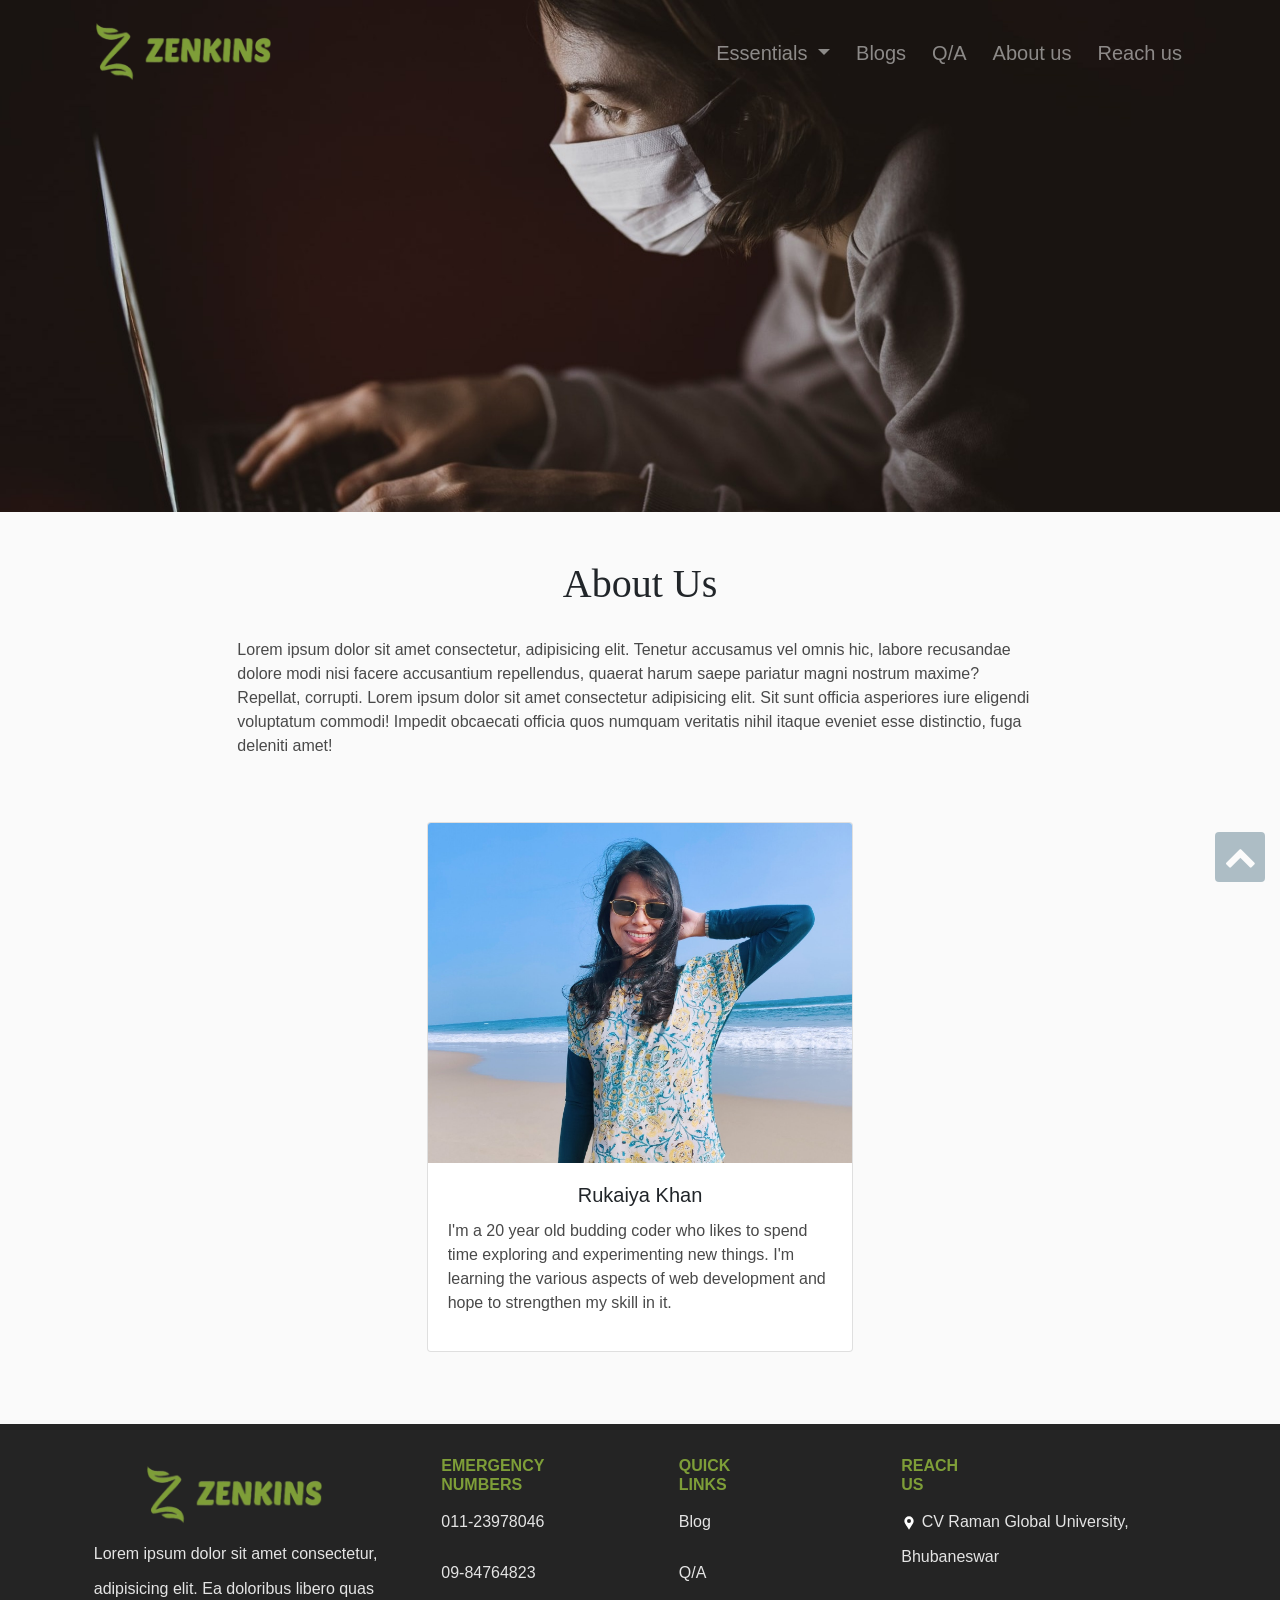
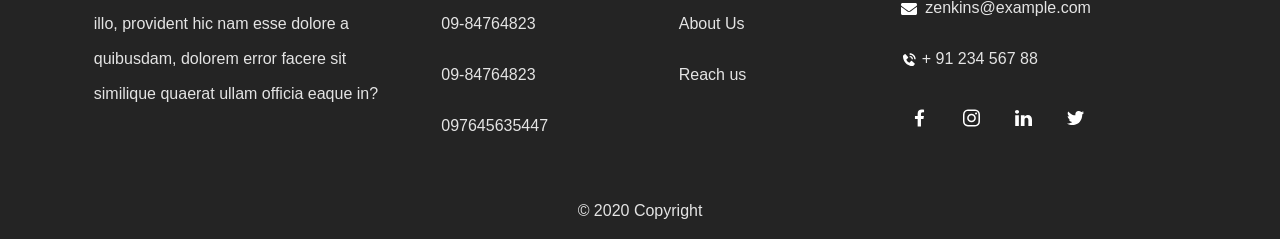
==== about.html @ 906db609 "Added my project" ====
<!DOCTYPE html>
<html lang="en">
<head>
    <meta charset="UTF-8">
    <meta name="viewport" content="width=device-width, initial-scale=1.0">
    <link rel="icon" href="img/titleimage.png">

    <title>Zenkins | About</title>
    <link rel="stylesheet" href="css/style.css">
    <!-- <link rel="stylesheet" href="https://maxcdn.bootstrapcdn.com/bootstrap/3.4.1/css/bootstrap.min.css">-->
  <script src="https://ajax.googleapis.com/ajax/libs/jquery/3.5.1/jquery.min.js"></script>
  <!-- <script src="https://maxcdn.bootstrapcdn.com/bootstrap/3.4.1/js/bootstrap.min.js"></script>  -->
  <link rel="stylesheet" href="https://stackpath.bootstrapcdn.com/bootstrap/4.3.1/css/bootstrap.min.css" integrity="sha384-ggOyR0iXCbMQv3Xipma34MD+dH/1fQ784/j6cY/iJTQUOhcWr7x9JvoRxT2MZw1T" crossorigin="anonymous">
<script src="https://stackpath.bootstrapcdn.com/bootstrap/4.3.1/js/bootstrap.min.js" integrity="sha384-JjSmVgyd0p3pXB1rRibZUAYoIIy6OrQ6VrjIEaFf/nJGzIxFDsf4x0xIM+B07jRM" crossorigin="anonymous"></script>
<script src="js/app.js"></script>
<link rel="stylesheet" href="https://maxcdn.bootstrapcdn.com/font-awesome/4.5.0/css/font-awesome.min.css">
</head>
<body>
  
  <nav class="navbar navbar-expand-lg navbar-dark fixed-top">
    <div class="container">
      <a class="navbar-brand" href="index.html">
            <img src="img/logo.png" alt="">
          </a>
      <button class="navbar-toggler" type="button" data-toggle="collapse" data-target="#navbarResponsive" aria-controls="navbarResponsive" aria-expanded="false" aria-label="Toggle navigation">
            <span class="navbar-toggler-icon"></span>
          </button>
      <div class="collapse navbar-collapse" id="navbarResponsive">
        <ul class="navbar-nav ml-auto">
          
        
          <li class="dropdown nav-item">
            <a class="dropdown-toggle nav-link" data-toggle="dropdown" href="#">Essentials
            <span class="caret"></span></a>
            <ul class="dropdown-menu">
              <li><a href="sanitizer.html">Sanitizer</a></li>
              <li><a href="mask.html">Mask</a></li>
              <li><a href="gloves.html">Gloves</a></li>
              <li><a href="medicines.html">Medicines</a></li>
              <li><a href="instruments.html">Medical Instrument</a></li>
              <li><a href="ppe.html">PPE Kit</a></li>
            </ul>
          </li>
          <li class="nav-item">
            <a class="nav-link" href="index.html#blog">Blogs</a>
          </li>
          <li class="nav-item">
            <a class="nav-link" href="index.html#qna">Q/A</a>
          </li>
          <li class="nav-item ">
            <a class="nav-link" href="about.html">About us
                  
            </a>
          </li>
          <li class="nav-item">
            <a class="nav-link" href="index.html#reachus">Reach us</a>
          </li>
        </ul>
      </div>
    </div>
  </nav>

    <img class="ban1" src="img/about.jpg">
 
    <section class=" mt-5 mb-5">
      
           
      <div class="col-xl-12">
        <h1 class="heading">About Us</h1>
    
    <div class="row">
      <div class="col-xl-8   mb-4">
        <p class="mx-4">Lorem ipsum dolor sit amet consectetur, adipisicing elit. Tenetur accusamus vel omnis hic, labore recusandae dolore modi nisi facere accusantium repellendus, quaerat harum saepe pariatur magni nostrum maxime? Repellat, corrupti. Lorem ipsum dolor sit amet consectetur adipisicing elit. Sit sunt officia asperiores iure eligendi voluptatum commodi! Impedit obcaecati officia quos numquam veritatis nihil itaque eveniet esse distinctio, fuga deleniti amet!
</p>
      </div>
<div class="card col-xl-4  col-lg-5 m-4">
  
  <div class="aboutzoom">
    <img
     src="img/about1.jpg"
     class="card-img-top aboutimage"
     alt="..."
   />
 </div>
  <div class="card-body">
    <h5 class="card-title">Rukaiya Khan</h5>
    <p class="card-text">
      I'm a 20 year old budding coder who likes to spend time exploring and experimenting new things.  I'm learning the various aspects of web development  and hope to strengthen my skill in it.
    </p>
    <p></p>
  </div>

</div>




    


</div>

</div>
  </section>
  <footer class="myfooter pt-3" style="background-color: #242424;">
        
          
    <!-- Footer Links -->
  <div class="container text-center text-md-left">

    <!-- Grid row -->
    <div class="row mt-3">

      <!-- Grid column -->
      <div class="col-md-3 col-lg-4 col-xl-3 mx-auto mb-4">
        <!-- Content -->
        <div style="text-align: center;"><img src="img/logo.png" style="height: 80px;"></div>
        <p>Lorem ipsum dolor sit amet consectetur, adipisicing elit. Ea doloribus libero quas illo, provident hic nam esse dolore a quibusdam, dolorem error facere sit similique quaerat ullam officia eaque in?</p>

      </div>
      <!-- Grid column -->

      <!-- Grid column -->
      <div class="col-md-2 col-lg-2 col-xl-2 mx-auto mb-4">

        <!-- Links -->
        <h6 class="text-uppercase font-weight-bold">Emergency <br> Numbers</h6>
 
        <p>
          <a href="tel:011-23978046" title="corona helpline">011-23978046</a>
          <p>
            <a href="09-84764823" title="helpline">09-84764823</a> 
         </p>
         <p>
          <a href="09-84764823" title="helpline">09-84764823</a> 
       </p>
       
        <p>
          <a href="09-84764823" title="helpline">09-84764823</a> 
       </p>
        <p>
          <a href="tel:097645635447" title="corona helpline">097645635447</a>    
      </p>

      </div>
      <!-- Grid column -->

      <!-- Grid column -->
      <div class="col-md-3 col-lg-2 col-xl-2 mx-auto mb-4">

        <!-- Links -->
        <h6 class="text-uppercase font-weight-bold"> Quick <br> Links   </h6>
       
       
        <p>
          <a href="index.html#blog">Blog</a>
        </p>
        
        <p>
          <a href="index.html#qna"> Q/A</a>
        </p>
        
        <p>
          <a href="about.html">About Us</a>
        </p>
        <p>
          <a href="index.html#reachus">Reach us</a>
        </p>
      </div>
      <!-- Grid column -->

      <!-- Grid column -->
      <div class="col-md-4 col-lg-3 col-xl-3 mx-auto mb-md-0 mb-4">

        <!-- Links -->
        <h6 class="text-uppercase font-weight-bold">Reach <br> Us</h6>
       
        <p>
          <span class=" mr-0"><svg xmlns="http://www.w3.org/2000/svg" xmlns:xlink="http://www.w3.org/1999/xlink" aria-hidden="true" focusable="false" width="1em" height="1em" style="-ms-transform: rotate(360deg); -webkit-transform: rotate(360deg); transform: rotate(360deg);" preserveAspectRatio="xMidYMid meet" viewBox="0 0 24 24"><path d="M19 9A7 7 0 1 0 5 9c0 1.387.41 2.677 1.105 3.765h-.008C8.457 16.46 12 22 12 22l5.903-9.235h-.007A6.98 6.98 0 0 0 19 9zm-7 3a3 3 0 1 1 0-6a3 3 0 0 1 0 6z" fill="white"/></svg></span> CV Raman Global University, Bhubaneswar</p>
        <p>
          <span class="mr-2"><svg xmlns="http://www.w3.org/2000/svg" xmlns:xlink="http://www.w3.org/1999/xlink" aria-hidden="true" focusable="false" width="1em" height="1em" style="-ms-transform: rotate(360deg); -webkit-transform: rotate(360deg); transform: rotate(360deg);" preserveAspectRatio="xMidYMid meet" viewBox="0 0 512 512"><path d="M502.3 190.8c3.9-3.1 9.7-.2 9.7 4.7V400c0 26.5-21.5 48-48 48H48c-26.5 0-48-21.5-48-48V195.6c0-5 5.7-7.8 9.7-4.7c22.4 17.4 52.1 39.5 154.1 113.6c21.1 15.4 56.7 47.8 92.2 47.6c35.7.3 72-32.8 92.3-47.6c102-74.1 131.6-96.3 154-113.7zM256 320c23.2.4 56.6-29.2 73.4-41.4c132.7-96.3 142.8-104.7 173.4-128.7c5.8-4.5 9.2-11.5 9.2-18.9v-19c0-26.5-21.5-48-48-48H48C21.5 64 0 85.5 0 112v19c0 7.4 3.4 14.3 9.2 18.9c30.6 23.9 40.7 32.4 173.4 128.7c16.8 12.2 50.2 41.8 73.4 41.4z" fill="white"/></svg></span>zenkins@example.com</p>
        <p>
          <span class=" mr-0"><svg xmlns="http://www.w3.org/2000/svg" xmlns:xlink="http://www.w3.org/1999/xlink" aria-hidden="true" focusable="false" width="1em" height="1em" style="-ms-transform: rotate(360deg); -webkit-transform: rotate(360deg); transform: rotate(360deg);" preserveAspectRatio="xMidYMid meet" viewBox="0 0 24 24"><path d="M20 10.999h2C22 5.869 18.127 2 12.99 2v2C17.052 4 20 6.943 20 10.999z" fill="white"/><path d="M13 8c2.103 0 3 .897 3 3h2c0-3.225-1.775-5-5-5v2zm3.422 5.443a1.001 1.001 0 0 0-1.391.043l-2.393 2.461c-.576-.11-1.734-.471-2.926-1.66c-1.192-1.193-1.553-2.354-1.66-2.926l2.459-2.394a1 1 0 0 0 .043-1.391L6.859 3.513a1 1 0 0 0-1.391-.087l-2.17 1.861a1 1 0 0 0-.29.649c-.015.25-.301 6.172 4.291 10.766C11.305 20.707 16.323 21 17.705 21c.202 0 .326-.006.359-.008a.992.992 0 0 0 .648-.291l1.86-2.171a1 1 0 0 0-.086-1.391l-4.064-3.696z" fill="white"/></svg></span> + 91 234 567 88</p>
       
            <div class="d-flex socialiconss social">
              <a href=""> <svg xmlns="http://www.w3.org/2000/svg" xmlns:xlink="http://www.w3.org/1999/xlink" aria-hidden="true" focusable="false" width="2em" height="2em" style="-ms-transform: rotate(360deg); -webkit-transform: rotate(360deg); transform: rotate(360deg);" preserveAspectRatio="xMidYMid meet" viewBox="0 0 32 32"><path d="M23.446 18l.889-5.791h-5.557V8.451c0-1.584.776-3.129 3.265-3.129h2.526V.392S22.277.001 20.085.001c-4.576 0-7.567 2.774-7.567 7.795v4.414H7.431v5.791h5.087v14h6.26v-14z" fill="white"/></svg>
                <a href=""> <svg xmlns="http://www.w3.org/2000/svg" xmlns:xlink="http://www.w3.org/1999/xlink" aria-hidden="true" focusable="false" width="2em" height="2em" style="-ms-transform: rotate(360deg); -webkit-transform: rotate(360deg); transform: rotate(360deg);" preserveAspectRatio="xMidYMid meet" viewBox="0 0 32 32"><path d="M16 0c-4.349 0-4.891.021-6.593.093c-1.709.084-2.865.349-3.885.745a7.847 7.847 0 0 0-2.833 1.849A7.757 7.757 0 0 0 .84 5.52C.444 6.54.179 7.696.095 9.405c-.077 1.703-.093 2.244-.093 6.593s.021 4.891.093 6.593c.084 1.704.349 2.865.745 3.885a7.847 7.847 0 0 0 1.849 2.833a7.757 7.757 0 0 0 2.833 1.849c1.02.391 2.181.661 3.885.745c1.703.077 2.244.093 6.593.093s4.891-.021 6.593-.093c1.704-.084 2.865-.355 3.885-.745a7.847 7.847 0 0 0 2.833-1.849a7.716 7.716 0 0 0 1.849-2.833c.391-1.02.661-2.181.745-3.885c.077-1.703.093-2.244.093-6.593s-.021-4.891-.093-6.593c-.084-1.704-.355-2.871-.745-3.885a7.847 7.847 0 0 0-1.849-2.833A7.716 7.716 0 0 0 26.478.838c-1.02-.396-2.181-.661-3.885-.745C20.89.016 20.349 0 16 0zm0 2.88c4.271 0 4.781.021 6.469.093c1.557.073 2.405.333 2.968.553a4.989 4.989 0 0 1 1.844 1.197a4.931 4.931 0 0 1 1.192 1.839c.22.563.48 1.411.553 2.968c.072 1.688.093 2.199.093 6.469s-.021 4.781-.099 6.469c-.084 1.557-.344 2.405-.563 2.968c-.303.751-.641 1.276-1.199 1.844a5.048 5.048 0 0 1-1.844 1.192c-.556.22-1.416.48-2.979.553c-1.697.072-2.197.093-6.479.093s-4.781-.021-6.48-.099c-1.557-.084-2.416-.344-2.979-.563c-.76-.303-1.281-.641-1.839-1.199c-.563-.563-.921-1.099-1.197-1.844c-.224-.556-.48-1.416-.563-2.979c-.057-1.677-.084-2.197-.084-6.459c0-4.26.027-4.781.084-6.479c.083-1.563.339-2.421.563-2.979c.276-.761.635-1.281 1.197-1.844c.557-.557 1.079-.917 1.839-1.199c.563-.219 1.401-.479 2.964-.557c1.697-.061 2.197-.083 6.473-.083zm0 4.907A8.21 8.21 0 0 0 7.787 16A8.21 8.21 0 0 0 16 24.213A8.21 8.21 0 0 0 24.213 16A8.21 8.21 0 0 0 16 7.787zm0 13.546c-2.948 0-5.333-2.385-5.333-5.333s2.385-5.333 5.333-5.333c2.948 0 5.333 2.385 5.333 5.333S18.948 21.333 16 21.333zM26.464 7.459a1.923 1.923 0 0 1-1.923 1.921a1.919 1.919 0 1 1 0-3.838c1.057 0 1.923.86 1.923 1.917z" fill="white"/></svg></a>
                <a href=""> <svg xmlns="http://www.w3.org/2000/svg" xmlns:xlink="http://www.w3.org/1999/xlink" aria-hidden="true" focusable="false" width="2em" height="2em" style="-ms-transform: rotate(360deg); -webkit-transform: rotate(360deg); transform: rotate(360deg);" preserveAspectRatio="xMidYMid meet" viewBox="0 0 1046.16 1000"><path d="M237.485 1000V325.301H13.229V1000h224.256zM125.386 233.127c78.202 0 126.879-51.809 126.879-116.553C250.808 50.37 203.591-.001 126.87-.001C50.161-.001-.002 50.371-.002 116.574c0 64.747 48.665 116.553 123.924 116.553h1.457zM361.61 1000h224.256V623.215c0-20.165 1.457-40.309 7.379-54.724c16.212-40.289 53.111-82.017 115.06-82.017c81.149 0 113.613 61.872 113.613 152.572v360.949h224.242V613.129c0-207.241-110.636-303.668-258.183-303.668c-120.977 0-174.094 67.622-203.603 113.679h1.497v-97.853H361.615c2.943 63.31 0 674.699 0 674.699z" fill="white"/></svg></a> 
                <a href=""><svg xmlns="http://www.w3.org/2000/svg" xmlns:xlink="http://www.w3.org/1999/xlink" aria-hidden="true" focusable="false" width="2em" height="2em" style="-ms-transform: rotate(360deg); -webkit-transform: rotate(360deg); transform: rotate(360deg);" preserveAspectRatio="xMidYMid meet" viewBox="0 0 1200 1200"><path d="M1200 216.995c-8.026 16.946-22.966 38.351-44.816 64.214s-48.828 48.606-80.937 68.227c.893 7.136 1.562 13.824 2.007 20.067c3.463 96.12-19.561 195.847-51.505 278.93c-61.918 154.473-156.795 278.795-292.308 363.21c-141.314 81.058-305.892 98.298-457.525 83.612C174.25 1083.694 75.033 1050.822 0 988.901c137.233 16.404 265.305-30.28 366.555-105.687c-112.472 2.847-194.191-78.514-232.775-172.575c17.393 4.559 35.588 4.009 52.174 2.677c20.416-1.918 39.796-3.833 58.863-8.026c-71.717-23.139-134.469-65.675-167.224-129.767c-19.213-40.61-27.888-79.282-28.093-123.077c33.605 17.693 74.028 34.937 111.037 33.444c-55.892-47.347-100.7-107.857-109.03-177.258c-5.259-57.866 9.221-110.688 30.101-159.866c83.607 91.885 177.415 167.502 285.618 214.047c73.998 30.302 147.786 46.507 224.081 46.822c-8.807-68.145-1.959-134.05 30.101-189.967c37.73-60.118 92.778-94.998 154.516-112.375c88.337-22.652 174.496 9.345 228.763 70.903c58.521-6.321 114.58-32.283 159.197-58.863c-18.958 57.41-55.874 114.492-109.699 141.806c51.247-9.488 100.149-24.659 145.815-44.144z" fill="white"/></svg></a>  
            </div>
         

      </div>
     

    </div>
   

  </div>
  
  <div class="footer-copyright text-center py-3">© 2020 Copyright
  
  </div>
  

  
 

</footer>
<a id="button"></a>
</body>
</html>
---- css/style.css ----
*,
*::before,
*::after {
  box-sizing: border-box;
  -webkit-box-sizing: border-box;
}
html{
    scroll-behavior: smooth;
}
body{
    margin: 0;
    padding: 0;
    font-family: sans-serif;
    background-color: #fafafa!important;
   
}
.nav-item{
    font-size: 20px;
    padding: 5px;
}
nav img{
    width: 200px;
}
.dropdown-menu li a{
    padding: 3px 4px 3px 7px ;
    color: rgb(211, 211, 211); ;
    text-decoration: none!important;
}

.dropdown-menu li a:hover{
   
    color: white ;
    text-decoration: none!important;
}
.dropdown-menu{
    background-color:rgba(17, 67, 90, 0.8)!important; 
}
.ban1{
    width: 100%;
    margin: 0;
    padding: 0;
    background-repeat: no-repeat;
    background-size: auto;
    background-size: cover;
    -webkit-background-size: cover;
    -moz-background-size: cover;
    -o-background-size: cover;
    background-size: cover;
    
}
h1{
    text-transform: capitalize;
    font-family:  Georgia, Times, 'Times New Roman', serif;
}
p{
    color: #494949;
}

footer p{
  color:#e4e4e4;
  line-height: 35px;
}
footer a{
text-decoration: none;
color:#e4e4e4;
}
footer a:hover{
    text-decoration: none;
    color: #ffffff;
    }
footer h6{
    color: #7e9e38;
    margin-bottom: 10px;
}
.socialiconss svg{
padding-right: 15px;
}

.col-xl-3,.col-xl-8, .col-xl-4, .col-md-12, .col-lg-6{
    padding: 0px!important;
}

.row{
    justify-content: center;
}
.heading{
    text-align: center;
    margin-bottom: 30px;
}
.card a{
    text-decoration: none;
    color: black;
    -webkit-transition: 0.6s;
    transition: 0.6s;
}

.card a:hover{
    text-decoration: none;
    color: black;
    box-shadow: 0px 20px 30px 0px rgba(0, 27, 94, 0.1);

}
 /* arrow */
 #button {
    display: inline-block;
    background-color: rgba(17, 67, 90);
    width: 50px;
    height: 50px;
    text-align: center;
    border-radius: 4px;
    margin: 10px;
    position: fixed;
    bottom: 8px;
    right: 5px;
    transition: background-color .3s;
    z-index: 1000;
  }
  #button:hover {
    cursor: pointer;
    background-color: #333;
  }
  #button:active {
    background-color: #555555;
  
}
#button::after {
  content: "\f077";
  font-family: FontAwesome;
  font-weight: normal;
  font-style: normal;
  font-size: 2em;
  line-height: 50px;
  color: #fff;
}
 /* arrow end */




.card-title{
    text-align: center;
    text-transform: capitalize;
}
.social{
    text-align: center;
}
.social svg{
   margin: 10px;
}
#more {display: none;}
.underline{
    background-color: rgb(191, 191, 191);
    height: 1px;
    margin-top: 20px;
    margin-bottom: 40px;
    border-radius: 50%;
}
.mybut{
    background-color: #7e9e38;
    border-radius: 5px;
    color:rgb(211, 211, 211);
    border: none;
    padding: 10px;
}
.mybut:hover, .mybut.focus{
    color: white;
    border: none;
}
.panel-heading{
    background-color: rgba(17, 67, 90, 0.9);

    font-size: 20px;
    color: white;
    text-decoration: none;
  
    
}
.panel-default a:hover{
    text-decoration: none!important;
}
.panel-title{
    padding: 5px 5px 5px 15px;
    box-shadow: 0px 2px 3px 0px rgba(0, 0, 0, 0.672);
}
.navback{
    background-color: rgba(17, 67, 90, 0.8);
    
}
.gapp{
  background-color: #fff;
    margin: 15px;
    -webkit-transition: 0.6s;
    transition: 0.6s;

}
.gapp:hover{
    margin: 15px;
    box-shadow: 0px 20px 30px 0px rgba(0, 27, 94, 0.1);
}
.visithere{
    color:  #7e9e38;
}
.visithere:hover{
    color: rgba(17, 67, 90, 0.8);
   
}
.qa{
    
  background: linear-gradient(
      rgba(255, 255, 255, 0.7),
      rgba(255, 255, 255, 0.7)
    ),
    url("../img/qa2.jpg");
  background-position: center;
  background-size: cover;
  background-attachment: fixed;
  background-repeat: no-repeat;
  position: relative;
}
.panel-body p{
    font-weight: 500;
}
.footer-copyright{
    color:  #e4e4e4;}

.covid-data-table-wrapper {
        overflow-y: auto;
        height: 350px;}
.covid-data-table-wrapper > table > thead th {
        position: sticky;
        top: 0;
        box-shadow: 0 0 0 1px #343a40;
      }
      
.covid-data-table-wrapper > table > thead th[sortable] {
        cursor: pointer;
        white-space: nowrap;
      }
      ::-webkit-scrollbar {
        width: 10px;
      }
      
      /* Track */
      ::-webkit-scrollbar-track {
        background: #f1f1f1; 
      }
       
      /* Handle */
      ::-webkit-scrollbar-thumb {
        background: rgba(17, 67, 90, 0.9);
      }
      
      /* Handle on hover */
      ::-webkit-scrollbar-thumb:hover {
        background: #7e9e38
      }
      .aboutimage{
        transition: transform 1s;
        
      }
.aboutimage:hover{
 -ms-transform: scale(1.3); 
 -webkit-transform: scale(1.3); 
 transform: scale(1.3); 
  
      }
 .aboutzoom{
        overflow: hidden;
 }
 .container {
  position: relative;
  width: 100%;
  max-width: 400px;
}

.image {
  display: block;
  width: 100%;
  height: auto;
}

.overlay {
  position: absolute;
  top: 0;
  bottom: 0;
  left: 0;
  right: 0;
  height: 100%;
  width: 100%;
  opacity: 0;
  transition: .3s ease;
  background-color: rgba(17, 67, 90, 0.6);}

.container:hover .overlay {
  opacity: 1;
}
.icon {
  color: rgb(182, 182, 182);
  font-size: 50px;
  position: absolute;
  top: 50%;
  left: 50%;
  transform: translate(-50%, -50%);
  -ms-transform: translate(-50%, -50%);
  text-align: center;}
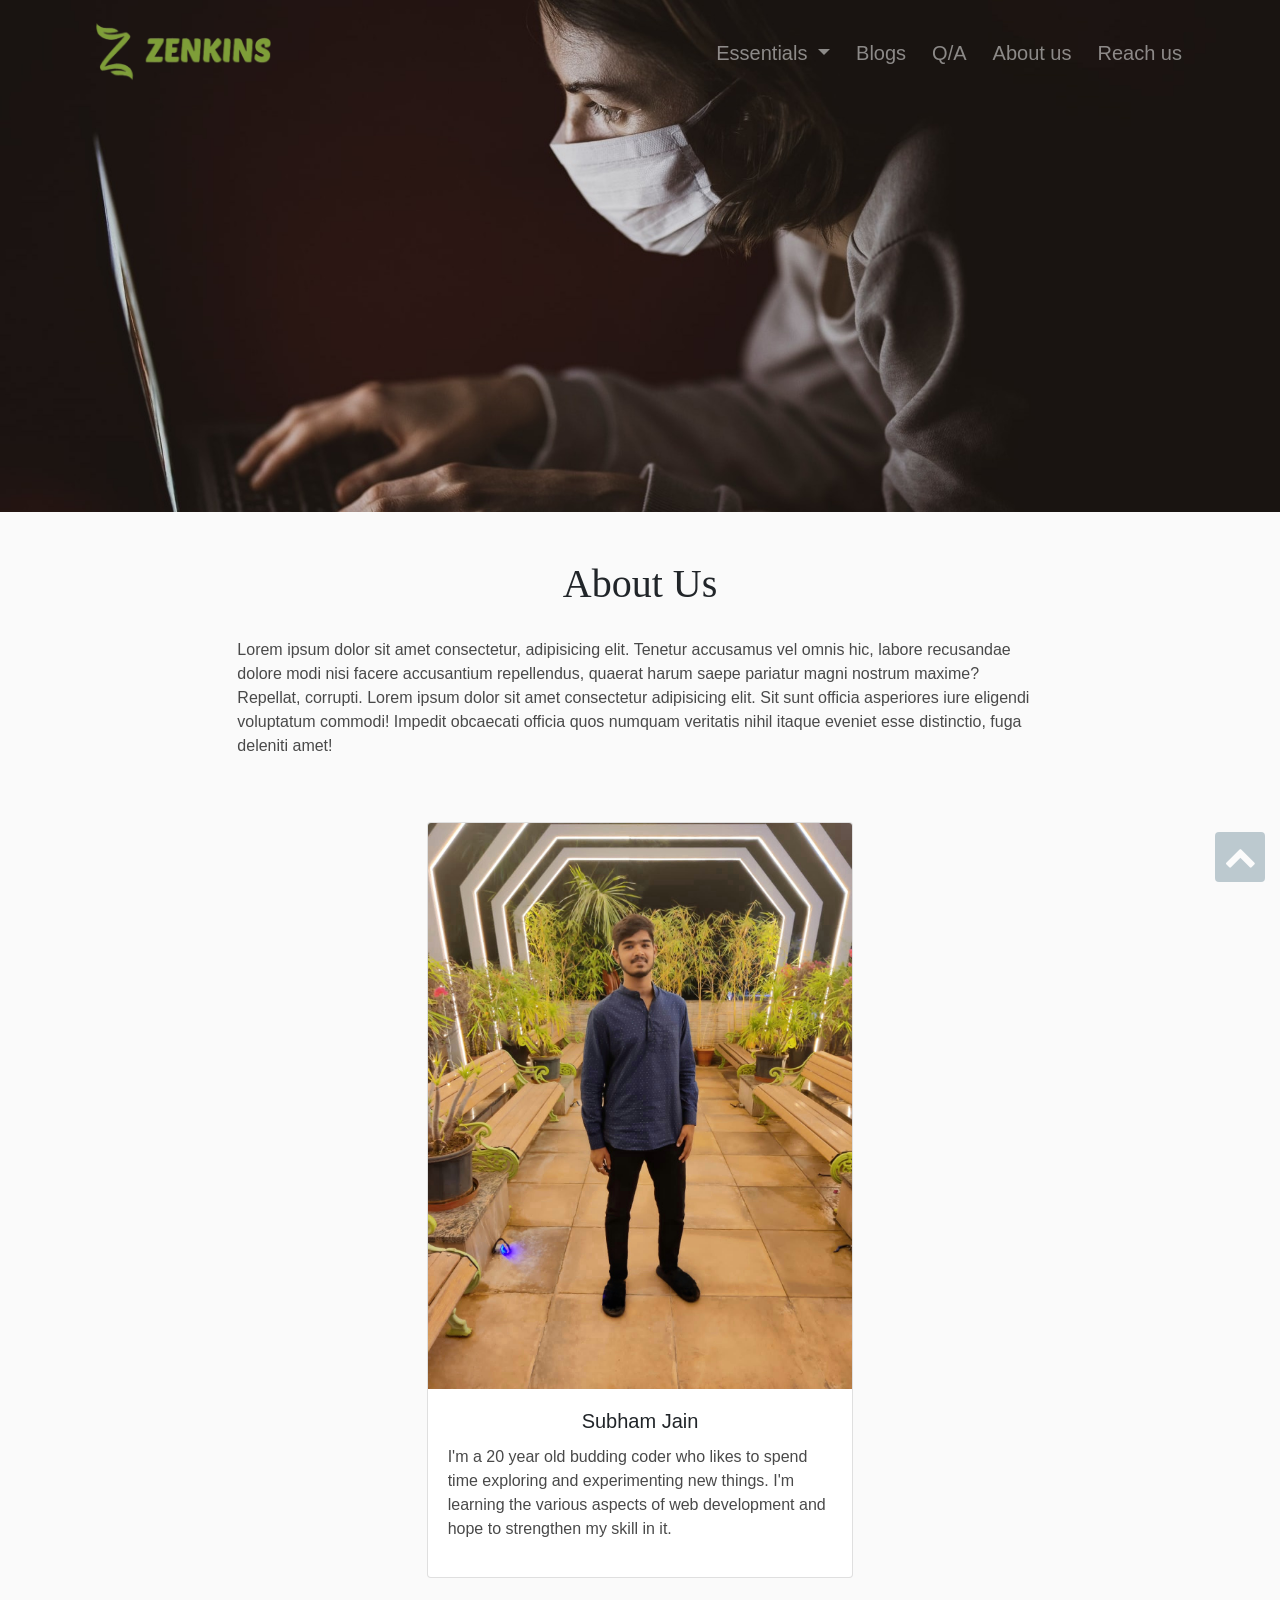
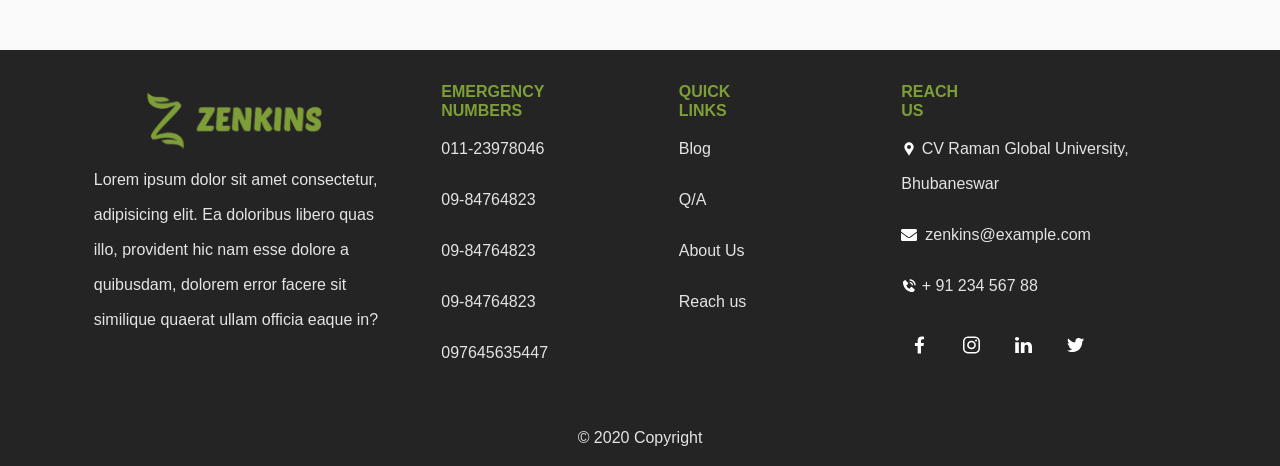
==== commit 9e1ec786: "Update about.html" ====
--- a/about.html
+++ b/about.html
@@ -77,13 +77,13 @@
   
   <div class="aboutzoom">
     <img
-     src="img/about1.jpg"
+     src="img/Subham.jpeg"
      class="card-img-top aboutimage"
      alt="..."
    />
  </div>
   <div class="card-body">
-    <h5 class="card-title">Rukaiya Khan</h5>
+    <h5 class="card-title">Subham Jain</h5>
     <p class="card-text">
       I'm a 20 year old budding coder who likes to spend time exploring and experimenting new things.  I'm learning the various aspects of web development  and hope to strengthen my skill in it.
     </p>
@@ -209,4 +209,4 @@
 </footer>
 <a id="button"></a>
 </body>
-</html>+</html>
